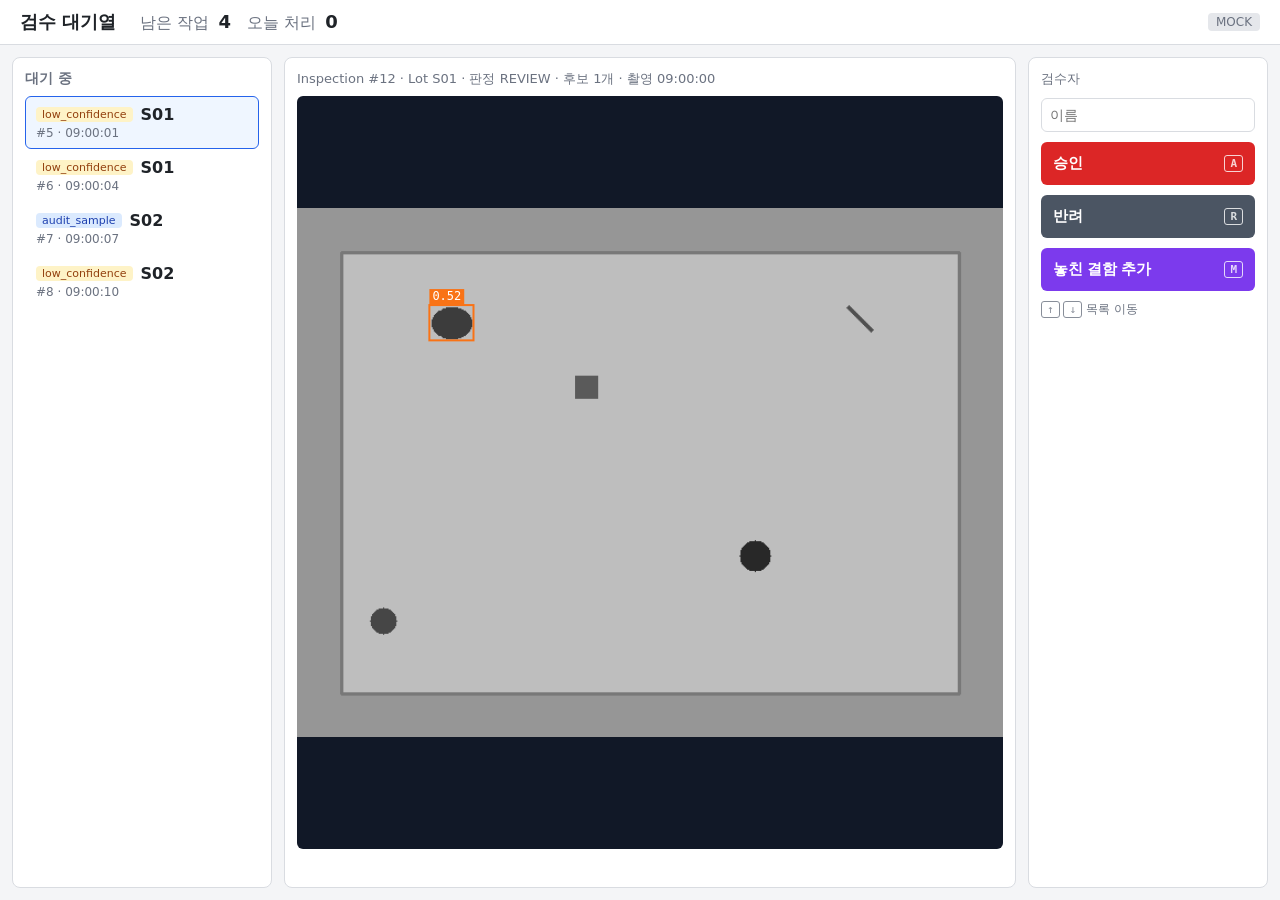
==== app/web/review.html @ 6bd1e2f1 "feat: add review queue screen with mock data" ====
<!DOCTYPE html>
<html lang="ko">
<head>
  <meta charset="utf-8">
  <meta name="viewport" content="width=device-width, initial-scale=1">
  <title>Review Queue · Defect-to-Action</title>
  <link rel="icon" href="data:,">
  <link rel="stylesheet" href="review.css">
</head>
<body>
  <header class="topbar">
    <h1>검수 대기열</h1>
    <div class="stats">
      <span>남은 작업 <strong id="stat-pending">0</strong></span>
      <span>오늘 처리 <strong id="stat-done-today">0</strong></span>
    </div>
    <span id="mode-badge" class="mode-badge"></span>
  </header>

  <main class="layout">
    <!-- Pending review tasks -->
    <aside class="panel list-panel">
      <h2>대기 중</h2>
      <ul id="task-list" class="task-list"></ul>
      <p id="empty-message" class="empty" hidden>대기 중인 작업이 없습니다.</p>
    </aside>

    <!-- Inspection image with candidate defect boxes -->
    <section class="panel viewer-panel">
      <div id="viewer-meta" class="viewer-meta"></div>
      <div class="canvas-wrap">
        <canvas id="viewer"></canvas>
      </div>
      <p id="draw-hint" class="draw-hint" hidden>드래그로 박스를 그리고 <kbd>Enter</kbd>로 확정 · <kbd>Esc</kbd>로 취소</p>
    </section>

    <!-- Reviewer decision -->
    <aside class="panel decision-panel">
      <label for="reviewer">검수자</label>
      <input id="reviewer" type="text" placeholder="이름" autocomplete="off">
      <button id="btn-confirm" class="btn confirm" type="button">승인 <kbd>A</kbd></button>
      <button id="btn-reject" class="btn reject" type="button">반려 <kbd>R</kbd></button>
      <button id="btn-missed" class="btn missed" type="button">놓친 결함 추가 <kbd>M</kbd></button>
      <p class="shortcut-help"><kbd>↑</kbd> <kbd>↓</kbd> 목록 이동</p>
      <div id="notice" class="notice" role="status" hidden></div>
    </aside>
  </main>

  <script src="review.js"></script>
</body>
</html>
---- app/web/review.css ----
/* Review queue screen. Plain CSS, no framework. */

:root {
  --bg: #f4f5f7;
  --panel: #ffffff;
  --border: #d9dce1;
  --text: #1f2328;
  --muted: #6b7280;
  --accent: #2563eb;
  --low-conf-bg: #fef3c7;
  --low-conf-fg: #92400e;
  --audit-bg: #dbeafe;
  --audit-fg: #1e40af;
  --confirm: #dc2626;
  --reject: #4b5563;
  --missed: #7c3aed;
}

* { box-sizing: border-box; }

body {
  margin: 0;
  font-family: system-ui, -apple-system, "Segoe UI", "Malgun Gothic", sans-serif;
  background: var(--bg);
  color: var(--text);
  height: 100vh;
  display: flex;
  flex-direction: column;
}

/* --- Top summary bar --- */
.topbar {
  display: flex;
  align-items: center;
  gap: 24px;
  padding: 10px 20px;
  background: var(--panel);
  border-bottom: 1px solid var(--border);
}
.topbar h1 { font-size: 18px; margin: 0; }
.stats { display: flex; gap: 16px; color: var(--muted); }
.stats strong { color: var(--text); font-size: 18px; margin-left: 4px; }
.mode-badge {
  margin-left: auto;
  font-size: 12px;
  padding: 2px 8px;
  border-radius: 4px;
  background: #e5e7eb;
  color: var(--muted);
}
.mode-badge:empty { display: none; }

/* --- Three-column layout: list | image | decision --- */
.layout {
  flex: 1;
  min-height: 0;
  display: grid;
  /* minmax(0, ...) lets the viewer shrink below the canvas's current size;
     plain 1fr/auto would be held open by the canvas and never shrink. */
  grid-template-columns: 260px minmax(0, 1fr) 240px;
  grid-template-rows: minmax(0, 1fr);
  gap: 12px;
  padding: 12px;
}
.panel {
  background: var(--panel);
  border: 1px solid var(--border);
  border-radius: 8px;
  padding: 12px;
  min-height: 0;
}
.panel h2 { font-size: 14px; margin: 0 0 8px; color: var(--muted); }

/* --- Task list --- */
.list-panel { display: flex; flex-direction: column; }
.task-list { list-style: none; margin: 0; padding: 0; overflow-y: auto; }
.task-item {
  padding: 8px 10px;
  border: 1px solid transparent;
  border-radius: 6px;
  cursor: pointer;
  display: grid;
  grid-template-columns: auto 1fr;
  gap: 2px 8px;
  align-items: center;
}
.task-item:hover { background: #f9fafb; }
.task-item.selected { border-color: var(--accent); background: #eff6ff; }
.task-item .lot { font-weight: 600; }
.task-item .time { grid-column: 1 / -1; font-size: 12px; color: var(--muted); }

.badge {
  font-size: 11px;
  padding: 1px 6px;
  border-radius: 4px;
  white-space: nowrap;
}
.badge.low_confidence { background: var(--low-conf-bg); color: var(--low-conf-fg); }
.badge.audit_sample { background: var(--audit-bg); color: var(--audit-fg); }

.empty { color: var(--muted); font-size: 14px; }

/* --- Image viewer --- */
.viewer-panel { display: flex; flex-direction: column; min-width: 0; }
.viewer-meta { font-size: 13px; color: var(--muted); margin-bottom: 8px; min-height: 18px; }
.canvas-wrap {
  flex: 1;
  min-height: 0;
  min-width: 0;
  display: flex;
  align-items: center;
  justify-content: center;
  background: #111827;
  border-radius: 6px;
  overflow: hidden;
}
#viewer { display: block; }
#viewer.drawing { cursor: crosshair; touch-action: none; }
.draw-hint { margin: 8px 0 0; font-size: 13px; color: var(--missed); }
/* Reserve the hint's space so toggling it never resizes the canvas mid-drag. */
.draw-hint[hidden] { display: block; visibility: hidden; }

/* --- Decision panel --- */
.decision-panel { display: flex; flex-direction: column; gap: 10px; }
.decision-panel label { font-size: 13px; color: var(--muted); }
.decision-panel input {
  padding: 8px;
  border: 1px solid var(--border);
  border-radius: 6px;
  font-size: 14px;
}
.btn {
  padding: 12px;
  border: none;
  border-radius: 6px;
  font-size: 15px;
  font-weight: 600;
  color: #fff;
  cursor: pointer;
  display: flex;
  justify-content: space-between;
  align-items: center;
}
.btn:disabled { opacity: 0.4; cursor: not-allowed; }
.btn.confirm { background: var(--confirm); }
.btn.reject { background: var(--reject); }
.btn.missed { background: var(--missed); }
.btn.missed.active { outline: 3px solid #c4b5fd; outline-offset: 2px; }

kbd {
  font-family: ui-monospace, monospace;
  font-size: 11px;
  padding: 1px 5px;
  border-radius: 3px;
  border: 1px solid currentColor;
  opacity: 0.8;
}
.shortcut-help { font-size: 12px; color: var(--muted); margin: 0; }

.notice {
  font-size: 13px;
  padding: 8px;
  border-radius: 6px;
  background: #fef2f2;
  color: #991b1b;
}
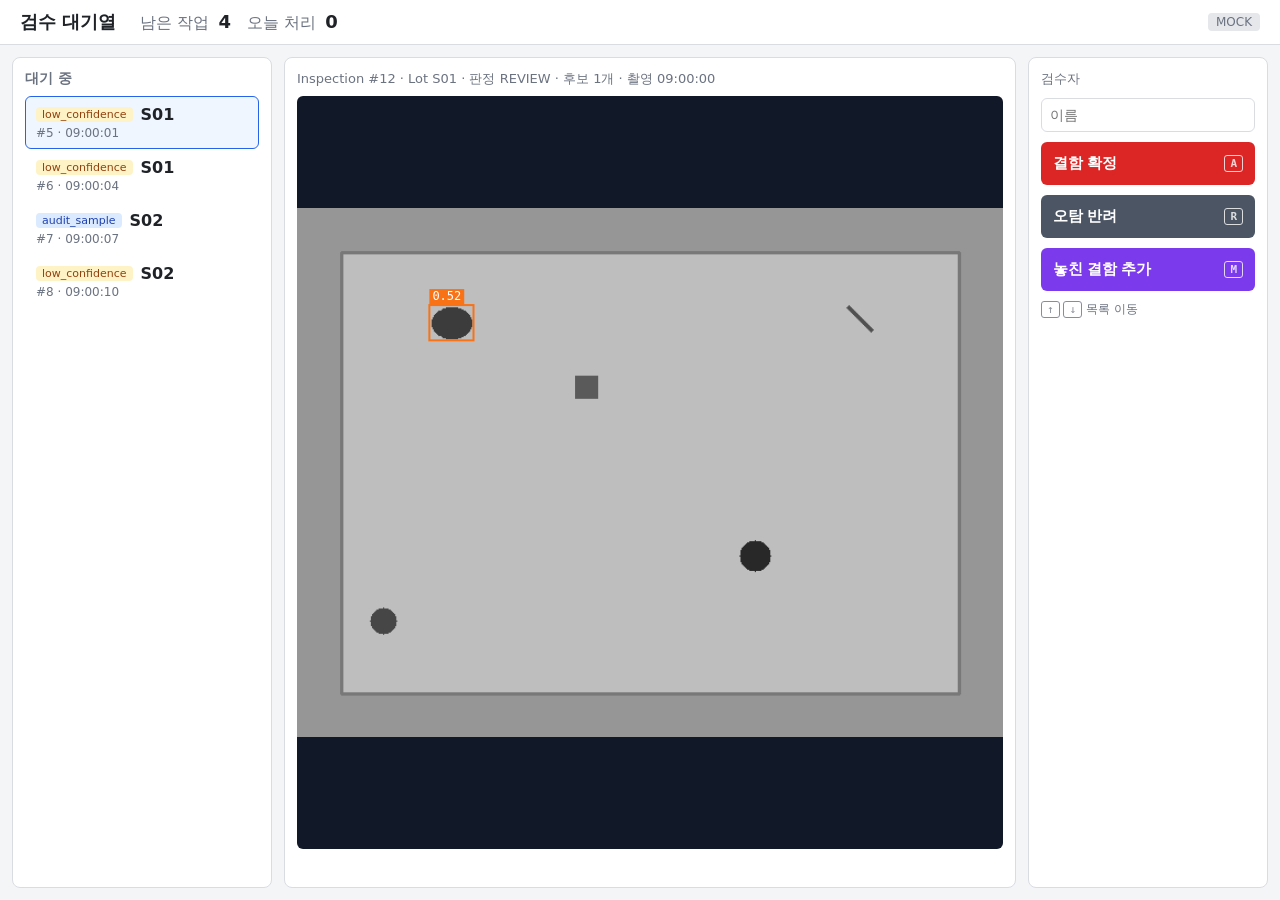
==== commit 0b1e98a5: "fix: handle image load failure and clarify decision labels" ====
--- a/app/web/review.html
+++ b/app/web/review.html
@@ -30,6 +30,10 @@
       <div id="viewer-meta" class="viewer-meta"></div>
       <div class="canvas-wrap">
         <canvas id="viewer"></canvas>
+        <p id="image-error" class="image-error" role="alert" hidden>
+          이미지를 불러오지 못했습니다.<br>
+          목록에서 이 작업을 다시 누르면 재시도합니다.
+        </p>
       </div>
       <p id="draw-hint" class="draw-hint" hidden>드래그로 박스를 그리고 <kbd>Enter</kbd>로 확정 · <kbd>Esc</kbd>로 취소</p>
     </section>
@@ -38,9 +42,11 @@
     <aside class="panel decision-panel">
       <label for="reviewer">검수자</label>
       <input id="reviewer" type="text" placeholder="이름" autocomplete="off">
-      <button id="btn-confirm" class="btn confirm" type="button">승인 <kbd>A</kbd></button>
-      <button id="btn-reject" class="btn reject" type="button">반려 <kbd>R</kbd></button>
-      <button id="btn-missed" class="btn missed" type="button">놓친 결함 추가 <kbd>M</kbd></button>
+      <button id="btn-confirm" class="btn confirm" type="button"><span id="label-confirm">결함 확정</span> <kbd>A</kbd></button>
+      <button id="btn-reject" class="btn reject" type="button"
+              title="후보 결함을 오탐으로 기록합니다 (재학습 후보로 표시)">오탐 반려 <kbd>R</kbd></button>
+      <button id="btn-missed" class="btn missed" type="button"
+              title="모델이 놓친 결함을 직접 박스로 그려 추가합니다">놓친 결함 추가 <kbd>M</kbd></button>
       <p class="shortcut-help"><kbd>↑</kbd> <kbd>↓</kbd> 목록 이동</p>
       <div id="notice" class="notice" role="status" hidden></div>
     </aside>
--- a/app/web/review.css
+++ b/app/web/review.css
@@ -114,6 +114,15 @@
   border-radius: 6px;
   overflow: hidden;
 }
+
+.image-error {
+  margin: 0;
+  padding: 16px;
+  text-align: center;
+  font-size: 14px;
+  line-height: 1.6;
+  color: #fca5a5;
+}
 #viewer { display: block; }
 #viewer.drawing { cursor: crosshair; touch-action: none; }
 .draw-hint { margin: 8px 0 0; font-size: 13px; color: var(--missed); }
